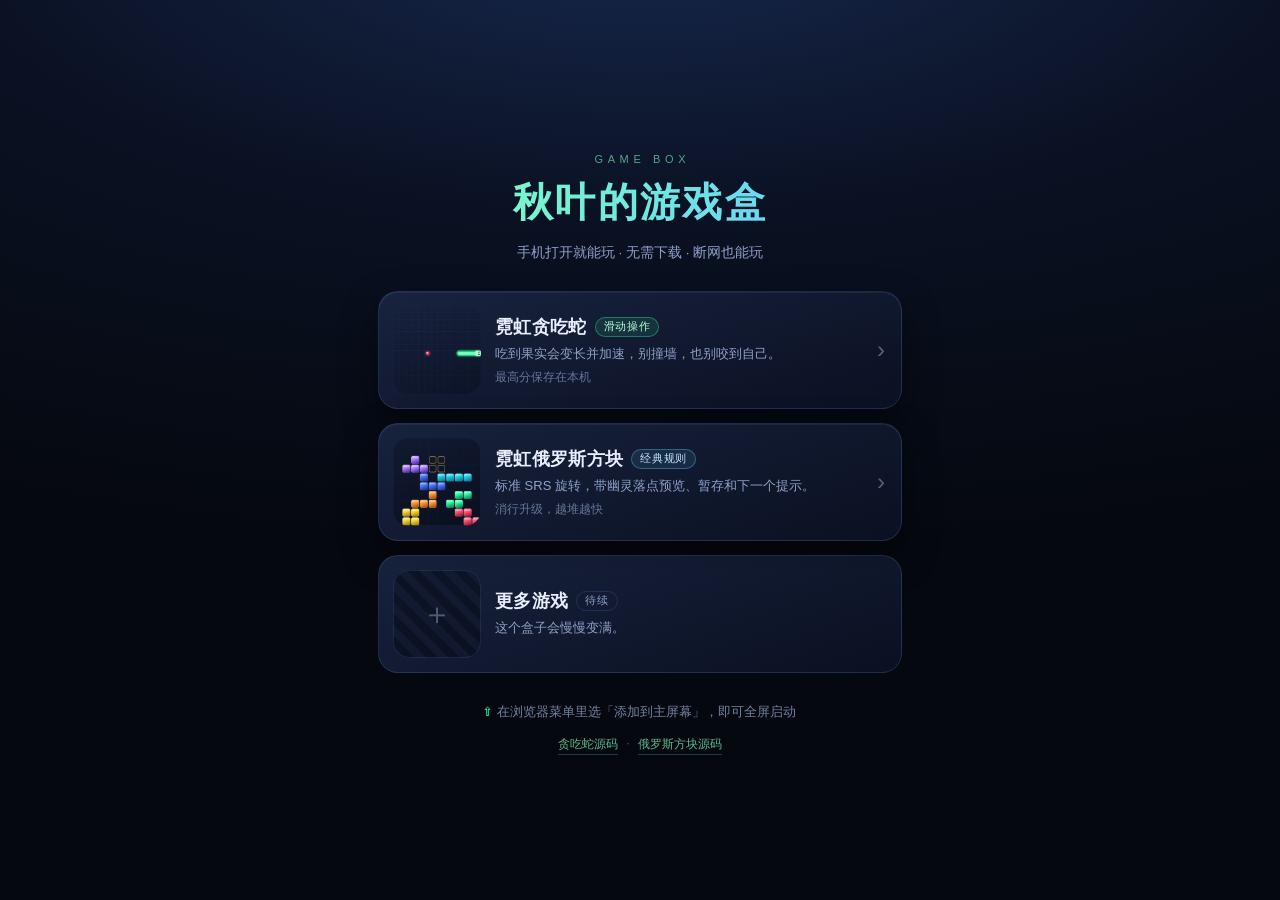
==== index.html @ b0a810bc "feat: 游戏盒导航页——把贪吃蛇与俄罗斯方块串起来 - 卡片式导航，封面取自各游戏真实画面 - 同为 PWA：可添加到主屏幕，Service Worker 离线可用 - sw.js 只接管白名单内" ====
<!DOCTYPE html>
<html lang="zh-CN">
<head>
<meta charset="UTF-8">
<meta name="viewport" content="width=device-width, initial-scale=1, viewport-fit=cover">
<meta name="theme-color" content="#070b16">
<meta name="description" content="秋叶的游戏盒 — 手机打开就能玩的小游戏合集，支持添加到主屏幕离线游玩。">
<meta name="format-detection" content="telephone=no">
<meta name="mobile-web-app-capable" content="yes">
<meta name="apple-mobile-web-app-capable" content="yes">
<meta name="apple-mobile-web-app-status-bar-style" content="black-translucent">
<meta name="apple-mobile-web-app-title" content="游戏盒">
<title>秋叶的游戏盒</title>
<link rel="manifest" href="./manifest.webmanifest">
<link rel="icon" type="image/png" sizes="192x192" href="./icons/icon-192.png">
<link rel="apple-touch-icon" href="./icons/apple-touch-icon.png">
<link rel="stylesheet" href="./styles.css">
</head>
<body>
<div class="app">
  <header class="hero">
    <p class="hero__eyebrow">GAME BOX</p>
    <h1 class="hero__title">秋叶的游戏盒</h1>
    <p class="hero__sub">手机打开就能玩 · 无需下载 · 断网也能玩</p>
  </header>

  <main class="games">
    <a class="card" href="https://qiuye-autumnnight.github.io/snake-game/">
      <span class="card__cover">
        <img src="./covers/cover-snake.png" alt="" width="300" height="300" loading="lazy" decoding="async">
      </span>
      <span class="card__body">
        <span class="card__head">
          <span class="card__title">霓虹贪吃蛇</span>
          <span class="card__tag card__tag--snake">滑动操作</span>
        </span>
        <span class="card__desc">吃到果实会变长并加速，别撞墙，也别咬到自己。</span>
        <span class="card__meta">最高分保存在本机</span>
      </span>
      <span class="card__arrow" aria-hidden="true">›</span>
    </a>

    <a class="card" href="https://qiuye-autumnnight.github.io/tetris/">
      <span class="card__cover">
        <img src="./covers/cover-tetris.png" alt="" width="300" height="300" loading="lazy" decoding="async">
      </span>
      <span class="card__body">
        <span class="card__head">
          <span class="card__title">霓虹俄罗斯方块</span>
          <span class="card__tag card__tag--tetris">经典规则</span>
        </span>
        <span class="card__desc">标准 SRS 旋转，带幽灵落点预览、暂存和下一个提示。</span>
        <span class="card__meta">消行升级，越堆越快</span>
      </span>
      <span class="card__arrow" aria-hidden="true">›</span>
    </a>

    <div class="card card--soon" aria-disabled="true">
      <span class="card__cover card__cover--soon">＋</span>
      <span class="card__body">
        <span class="card__head">
          <span class="card__title">更多游戏</span>
          <span class="card__tag">待续</span>
        </span>
        <span class="card__desc">这个盒子会慢慢变满。</span>
      </span>
    </div>
  </main>

  <footer class="foot">
    <p class="foot__hint">
      <span class="foot__icon" aria-hidden="true">⇧</span>
      在浏览器菜单里选「添加到主屏幕」，即可全屏启动
    </p>
    <p class="foot__links">
      <a href="https://github.com/qiuye-AuTumnNight/snake-game">贪吃蛇源码</a>
      <span aria-hidden="true">·</span>
      <a href="https://github.com/qiuye-AuTumnNight/tetris">俄罗斯方块源码</a>
    </p>
  </footer>
</div>
<script>
  if ('serviceWorker' in navigator && location.protocol.indexOf('http') === 0) {
    window.addEventListener('load', function () {
      navigator.serviceWorker.register('./sw.js').catch(function () { /* 离线能力可选 */ });
    });
  }
</script>
</body>
</html>
---- styles.css ----
:root {
  --bg-deep: #05080f;
  --panel: rgba(20, 28, 50, .68);
  --line: rgba(120, 160, 255, .16);
  --text: #e8eeff;
  --muted: #8ea0c8;
  --accent: #38ffaa;
  --accent-soft: #7dffc0;
}

* {
  box-sizing: border-box;
  -webkit-tap-highlight-color: transparent;
}

html {
  -webkit-text-size-adjust: 100%;
}

body {
  margin: 0;
  min-height: 100%;
  background:
    radial-gradient(120% 70% at 50% -8%, #17284e 0%, #0a1122 46%, var(--bg-deep) 100%) fixed;
  color: var(--text);
  font-family: -apple-system, BlinkMacSystemFont, "PingFang SC", "Hiragino Sans GB",
    "Microsoft YaHei", "Segoe UI", Roboto, Helvetica, Arial, sans-serif;
  overflow-x: hidden;
}

.app {
  max-width: 560px;
  min-height: 100vh;
  min-height: 100dvh;
  margin: 0 auto;
  padding: max(30px, env(safe-area-inset-top)) max(18px, env(safe-area-inset-right))
    max(28px, env(safe-area-inset-bottom)) max(18px, env(safe-area-inset-left));
  display: flex;
  flex-direction: column;
  gap: 26px;
}

/* 内容比屏幕短时整体居中；用 auto 外边距而不是 justify-content:center，
   这样内容变长时顶部不会被裁掉 */
.hero { margin-top: auto; }
.foot { margin-bottom: auto; }

/* ---------- 顶部 ---------- */
.hero {
  text-align: center;
  padding-top: 6px;
}

.hero__eyebrow {
  margin: 0 0 10px;
  font-size: 11px;
  letter-spacing: .42em;
  text-indent: .42em;
  color: rgba(125, 255, 192, .62);
}

.hero__title {
  margin: 0;
  font-size: clamp(28px, 8.4vw, 40px);
  letter-spacing: .06em;
  background: linear-gradient(100deg, #7dffc0 10%, #65d0ff 90%);
  -webkit-background-clip: text;
  background-clip: text;
  color: transparent;
}

.hero__sub {
  margin: 12px 0 0;
  font-size: 13.5px;
  line-height: 1.7;
  color: var(--muted);
}

/* ---------- 游戏卡片 ---------- */
.games {
  display: flex;
  flex-direction: column;
  gap: 14px;
}

.card {
  position: relative;
  display: flex;
  align-items: center;
  gap: 14px;
  padding: 14px 14px 14px 14px;
  border: 1px solid var(--line);
  border-radius: 20px;
  background: linear-gradient(160deg, rgba(26, 38, 68, .86), rgba(12, 18, 36, .86));
  box-shadow: 0 16px 38px rgba(0, 0, 0, .46), inset 0 1px 0 rgba(255, 255, 255, .06);
  text-decoration: none;
  color: inherit;
  transition: transform .14s ease, border-color .18s ease, box-shadow .18s ease;
}

.card:active {
  transform: scale(.985);
  border-color: rgba(56, 255, 170, .42);
  box-shadow: 0 10px 26px rgba(0, 0, 0, .5), 0 0 0 1px rgba(56, 255, 170, .16);
}

.card__cover {
  flex: none;
  width: 78px;
  height: 78px;
  border-radius: 16px;
  overflow: hidden;
  display: grid;
  place-items: center;
  background: rgba(8, 13, 26, .8);
  box-shadow: inset 0 0 0 1px rgba(120, 160, 255, .14);
}

.card__cover img {
  display: block;
  width: 100%;
  height: 100%;
}

.card__cover--soon {
  font-size: 30px;
  color: rgba(142, 160, 200, .5);
  background: repeating-linear-gradient(45deg, rgba(120, 160, 255, .05) 0 8px, transparent 8px 16px), rgba(8, 13, 26, .6);
}

.card__body {
  flex: 1 1 auto;
  min-width: 0;
  display: flex;
  flex-direction: column;
  gap: 5px;
}

.card__head {
  display: flex;
  align-items: center;
  flex-wrap: wrap;
  gap: 8px;
}

.card__title {
  font-size: 16.5px;
  font-weight: 700;
  letter-spacing: .02em;
}

.card__tag {
  padding: 2px 8px;
  border-radius: 999px;
  font-size: 10.5px;
  letter-spacing: .06em;
  color: var(--muted);
  border: 1px solid var(--line);
}

.card__tag--snake {
  color: #b6ffd9;
  border-color: rgba(56, 255, 170, .34);
  background: rgba(56, 255, 170, .1);
}

.card__tag--tetris {
  color: #bfe6ff;
  border-color: rgba(101, 208, 255, .34);
  background: rgba(101, 208, 255, .1);
}

.card__desc {
  font-size: 13px;
  line-height: 1.6;
  color: var(--muted);
}

.card__meta {
  font-size: 11.5px;
  color: rgba(142, 160, 200, .68);
}

.card__arrow {
  flex: none;
  font-size: 24px;
  line-height: 1;
  color: rgba(142, 160, 200, .55);
  padding-right: 2px;
}

.card--soon {
  opacity: .62;
  box-shadow: none;
}

/* ---------- 底部 ---------- */
.foot {
  margin-top: 2px;
  text-align: center;
  display: flex;
  flex-direction: column;
  gap: 12px;
}

.foot__hint {
  margin: 0;
  font-size: 12.5px;
  line-height: 1.8;
  color: rgba(142, 160, 200, .8);
}

.foot__icon {
  display: inline-block;
  margin-right: 4px;
  color: var(--accent);
}

.foot__links {
  margin: 0;
  font-size: 12px;
  color: rgba(142, 160, 200, .5);
  display: flex;
  justify-content: center;
  gap: 8px;
}

.foot__links a {
  color: rgba(125, 255, 192, .72);
  text-decoration: none;
  border-bottom: 1px solid rgba(125, 255, 192, .22);
  padding-bottom: 1px;
}

.foot__links a:active {
  color: var(--accent);
}

@media (min-width: 420px) {
  .card__cover { width: 88px; height: 88px; }
  .card__title { font-size: 17.5px; }
}

@keyframes rise {
  from { opacity: 0; transform: translateY(10px); }
  to { opacity: 1; transform: translateY(0); }
}

.hero, .card, .foot {
  animation: rise .34s ease both;
}

.card:nth-child(1) { animation-delay: .04s; }
.card:nth-child(2) { animation-delay: .09s; }
.card:nth-child(3) { animation-delay: .14s; }
.foot { animation-delay: .18s; }

@media (prefers-reduced-motion: reduce) {
  .hero, .card, .foot { animation: none; }
}
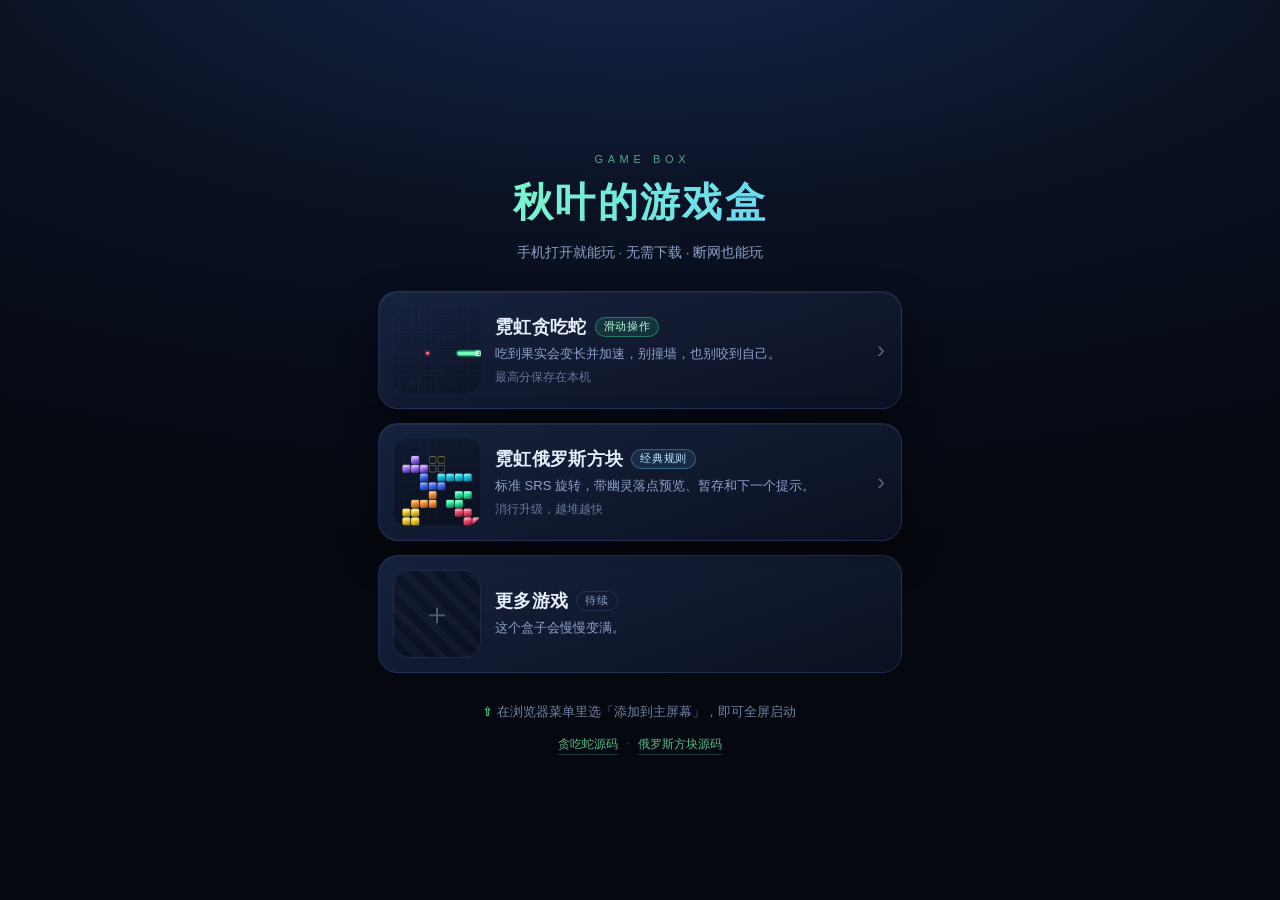
==== commit 08aae18a: "perf: 封面改用 WebP（保留 PNG 回退） GitHub Pages 的 CDN 在部分网络下很不稳定，实测一张 48KB 的封面 出现过两次 40 秒超时。封面在页面上只显示 78-88p" ====
--- a/index.html
+++ b/index.html
@@ -27,7 +27,10 @@
   <main class="games">
     <a class="card" href="https://qiuye-autumnnight.github.io/snake-game/">
       <span class="card__cover">
-        <img src="./covers/cover-snake.png" alt="" width="300" height="300" loading="lazy" decoding="async">
+        <picture>
+          <source srcset="./covers/cover-snake.webp" type="image/webp">
+          <img src="./covers/cover-snake.png" alt="" width="300" height="300" loading="lazy" decoding="async">
+        </picture>
       </span>
       <span class="card__body">
         <span class="card__head">
@@ -42,7 +45,10 @@
 
     <a class="card" href="https://qiuye-autumnnight.github.io/tetris/">
       <span class="card__cover">
-        <img src="./covers/cover-tetris.png" alt="" width="300" height="300" loading="lazy" decoding="async">
+        <picture>
+          <source srcset="./covers/cover-tetris.webp" type="image/webp">
+          <img src="./covers/cover-tetris.png" alt="" width="300" height="300" loading="lazy" decoding="async">
+        </picture>
       </span>
       <span class="card__body">
         <span class="card__head">
--- a/styles.css
+++ b/styles.css
@@ -122,6 +122,12 @@
   height: 100%;
 }
 
+.card__cover picture {
+  display: block;
+  width: 100%;
+  height: 100%;
+}
+
 .card__cover--soon {
   font-size: 30px;
   color: rgba(142, 160, 200, .5);
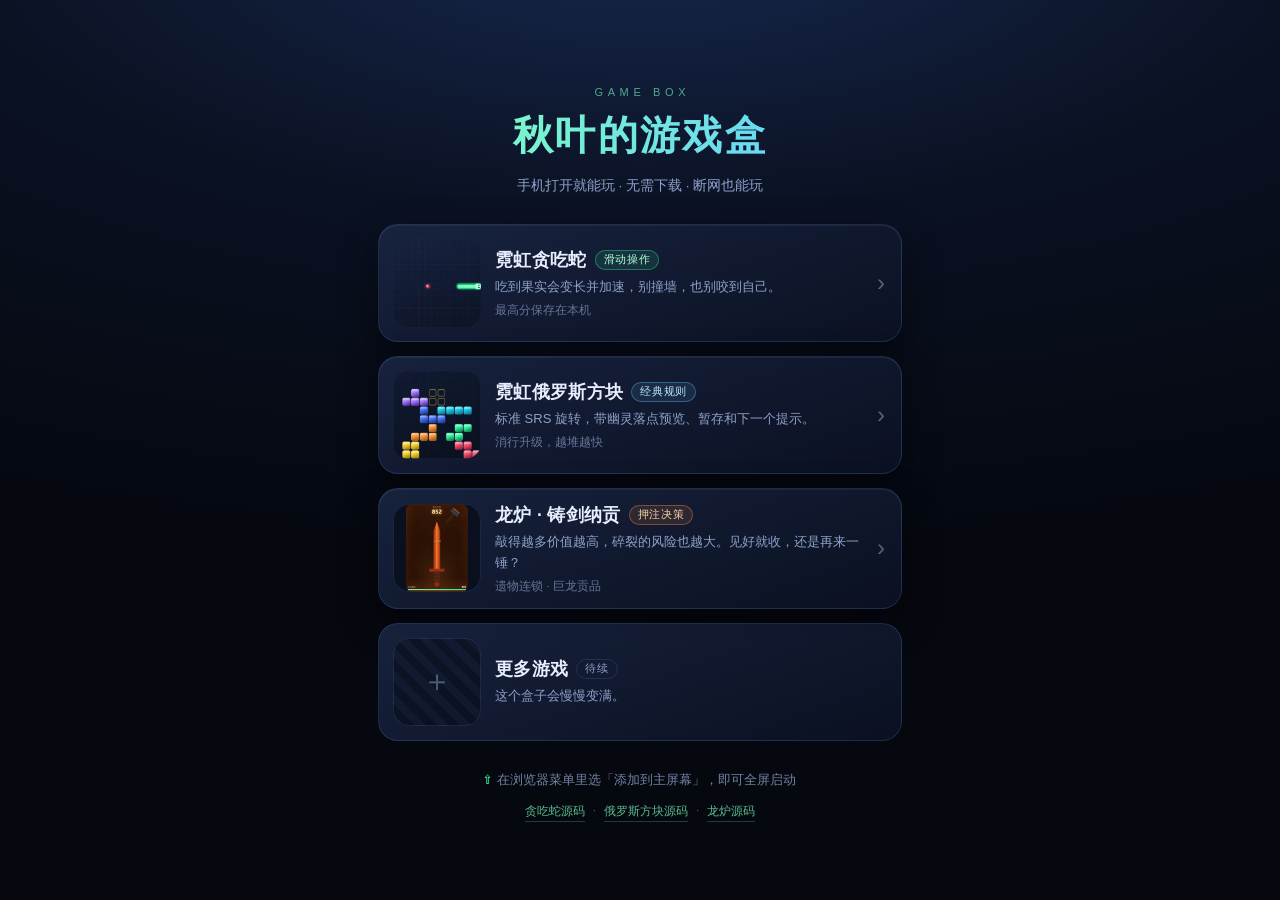
==== commit 64e3e86e: "feat: 接入第三个游戏「龙炉 · 铸剑纳贡」 - 新增卡片与封面（WebP + PNG 回退） - 封面加入 sw.js 预缓存白名单 - 页脚增加龙炉源码入口 - 忽略 make-covers " ====
--- a/index.html
+++ b/index.html
@@ -61,6 +61,24 @@
       <span class="card__arrow" aria-hidden="true">›</span>
     </a>
 
+    <a class="card" href="https://qiuye-autumnnight.github.io/dragon-forge/">
+      <span class="card__cover">
+        <picture>
+          <source srcset="./covers/cover-forge.webp" type="image/webp">
+          <img src="./covers/cover-forge.png" alt="" width="300" height="300" loading="lazy" decoding="async">
+        </picture>
+      </span>
+      <span class="card__body">
+        <span class="card__head">
+          <span class="card__title">龙炉 · 铸剑纳贡</span>
+          <span class="card__tag card__tag--forge">押注决策</span>
+        </span>
+        <span class="card__desc">敲得越多价值越高，碎裂的风险也越大。见好就收，还是再来一锤？</span>
+        <span class="card__meta">遗物连锁 · 巨龙贡品</span>
+      </span>
+      <span class="card__arrow" aria-hidden="true">›</span>
+    </a>
+
     <div class="card card--soon" aria-disabled="true">
       <span class="card__cover card__cover--soon">＋</span>
       <span class="card__body">
@@ -82,6 +100,8 @@
       <a href="https://github.com/qiuye-AuTumnNight/snake-game">贪吃蛇源码</a>
       <span aria-hidden="true">·</span>
       <a href="https://github.com/qiuye-AuTumnNight/tetris">俄罗斯方块源码</a>
+      <span aria-hidden="true">·</span>
+      <a href="https://github.com/qiuye-AuTumnNight/dragon-forge">龙炉源码</a>
     </p>
   </footer>
 </div>
--- a/styles.css
+++ b/styles.css
@@ -170,6 +170,12 @@
   background: rgba(56, 255, 170, .1);
 }
 
+.card__tag--forge {
+  color: #ffd7a3;
+  border-color: rgba(255, 138, 61, .38);
+  background: rgba(255, 138, 61, .12);
+}
+
 .card__tag--tetris {
   color: #bfe6ff;
   border-color: rgba(101, 208, 255, .34);
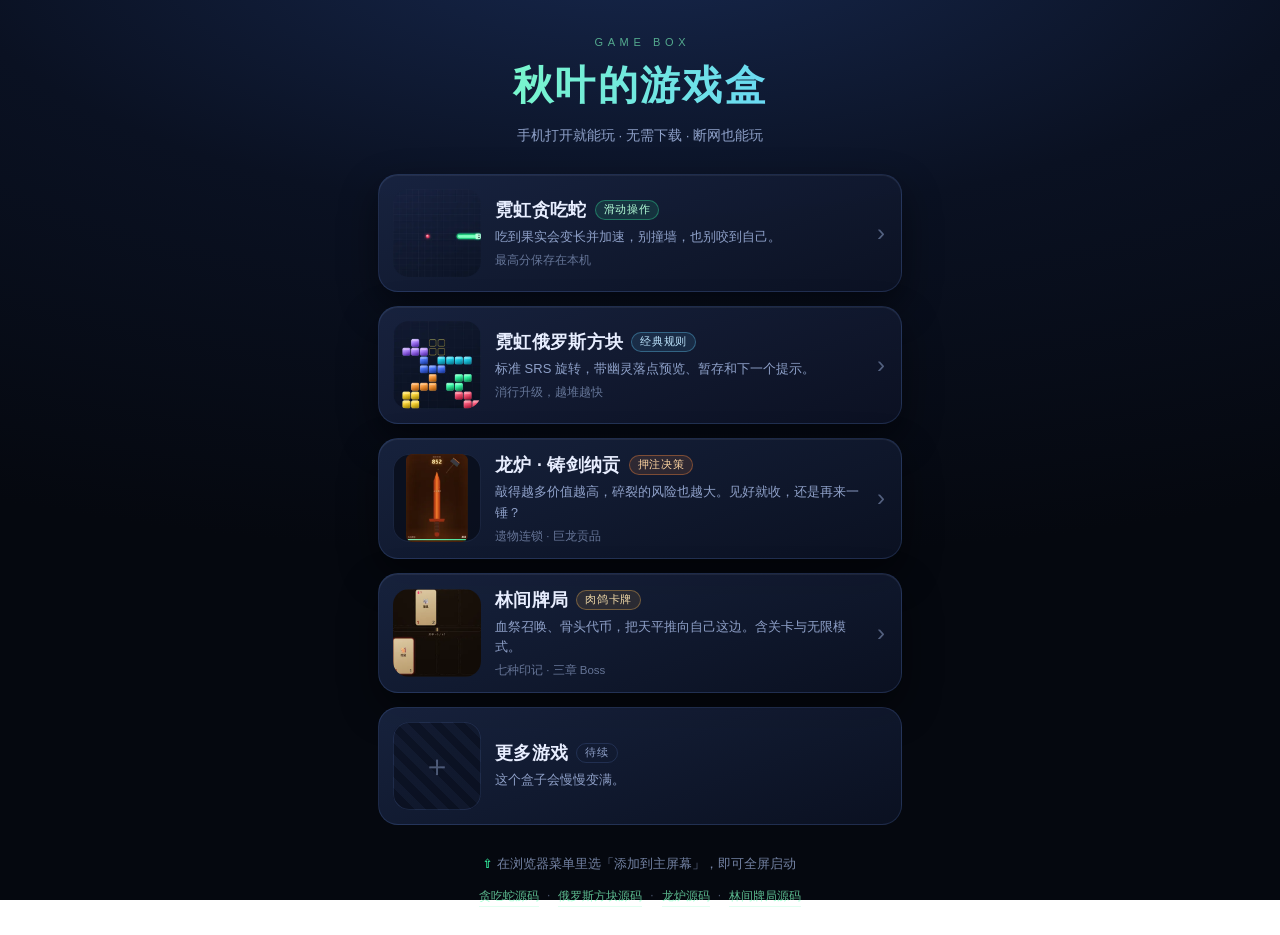
==== commit 19b88332: "feat: 接入第四个游戏「林间牌局」 - 新增卡片与封面（WebP + PNG 回退） - 封面加入 sw.js 预缓存白名单 - 页脚增加林间牌局源码入口" ====
--- a/index.html
+++ b/index.html
@@ -79,6 +79,24 @@
       <span class="card__arrow" aria-hidden="true">›</span>
     </a>
 
+    <a class="card" href="https://qiuye-autumnnight.github.io/inscrypt-like/">
+      <span class="card__cover">
+        <picture>
+          <source srcset="./covers/cover-cardgame.webp" type="image/webp">
+          <img src="./covers/cover-cardgame.png" alt="" width="300" height="300" loading="lazy" decoding="async">
+        </picture>
+      </span>
+      <span class="card__body">
+        <span class="card__head">
+          <span class="card__title">林间牌局</span>
+          <span class="card__tag card__tag--card">肉鸽卡牌</span>
+        </span>
+        <span class="card__desc">血祭召唤、骨头代币，把天平推向自己这边。含关卡与无限模式。</span>
+        <span class="card__meta">七种印记 · 三章 Boss</span>
+      </span>
+      <span class="card__arrow" aria-hidden="true">›</span>
+    </a>
+
     <div class="card card--soon" aria-disabled="true">
       <span class="card__cover card__cover--soon">＋</span>
       <span class="card__body">
@@ -102,6 +120,8 @@
       <a href="https://github.com/qiuye-AuTumnNight/tetris">俄罗斯方块源码</a>
       <span aria-hidden="true">·</span>
       <a href="https://github.com/qiuye-AuTumnNight/dragon-forge">龙炉源码</a>
+      <span aria-hidden="true">·</span>
+      <a href="https://github.com/qiuye-AuTumnNight/inscrypt-like">林间牌局源码</a>
     </p>
   </footer>
 </div>
--- a/styles.css
+++ b/styles.css
@@ -176,6 +176,12 @@
   background: rgba(255, 138, 61, .12);
 }
 
+.card__tag--card {
+  color: #f0d9a8;
+  border-color: rgba(217, 163, 74, .42);
+  background: rgba(217, 163, 74, .13);
+}
+
 .card__tag--tetris {
   color: #bfe6ff;
   border-color: rgba(101, 208, 255, .34);
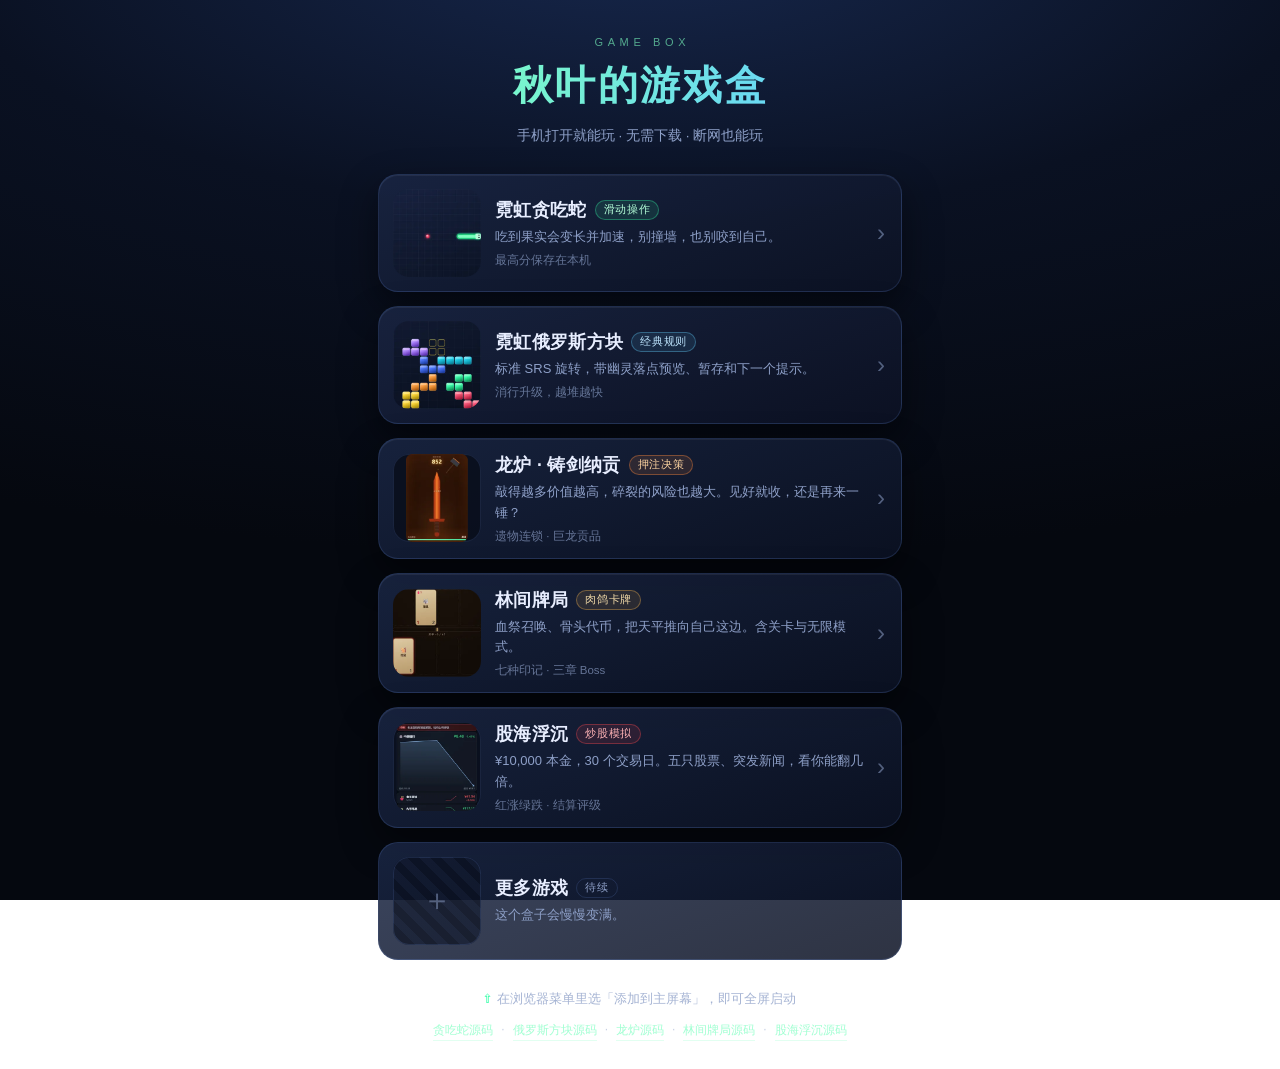
==== commit 1b6f2b56: "feat: 接入第五个游戏「股海浮沉」 - 新增卡片与封面（WebP + PNG 回退） - 封面加入 sw.js 预缓存白名单 - 页脚增加股海浮沉源码入口" ====
--- a/index.html
+++ b/index.html
@@ -97,6 +97,24 @@
       <span class="card__arrow" aria-hidden="true">›</span>
     </a>
 
+    <a class="card" href="https://qiuye-autumnnight.github.io/stock-sim/">
+      <span class="card__cover">
+        <picture>
+          <source srcset="./covers/cover-stock.webp" type="image/webp">
+          <img src="./covers/cover-stock.png" alt="" width="300" height="300" loading="lazy" decoding="async">
+        </picture>
+      </span>
+      <span class="card__body">
+        <span class="card__head">
+          <span class="card__title">股海浮沉</span>
+          <span class="card__tag card__tag--stock">炒股模拟</span>
+        </span>
+        <span class="card__desc">¥10,000 本金，30 个交易日。五只股票、突发新闻，看你能翻几倍。</span>
+        <span class="card__meta">红涨绿跌 · 结算评级</span>
+      </span>
+      <span class="card__arrow" aria-hidden="true">›</span>
+    </a>
+
     <div class="card card--soon" aria-disabled="true">
       <span class="card__cover card__cover--soon">＋</span>
       <span class="card__body">
@@ -122,6 +140,8 @@
       <a href="https://github.com/qiuye-AuTumnNight/dragon-forge">龙炉源码</a>
       <span aria-hidden="true">·</span>
       <a href="https://github.com/qiuye-AuTumnNight/inscrypt-like">林间牌局源码</a>
+      <span aria-hidden="true">·</span>
+      <a href="https://github.com/qiuye-AuTumnNight/stock-sim">股海浮沉源码</a>
     </p>
   </footer>
 </div>
--- a/styles.css
+++ b/styles.css
@@ -182,6 +182,12 @@
   background: rgba(217, 163, 74, .13);
 }
 
+.card__tag--stock {
+  color: #ffb3b6;
+  border-color: rgba(229, 72, 77, .4);
+  background: rgba(229, 72, 77, .13);
+}
+
 .card__tag--tetris {
   color: #bfe6ff;
   border-color: rgba(101, 208, 255, .34);
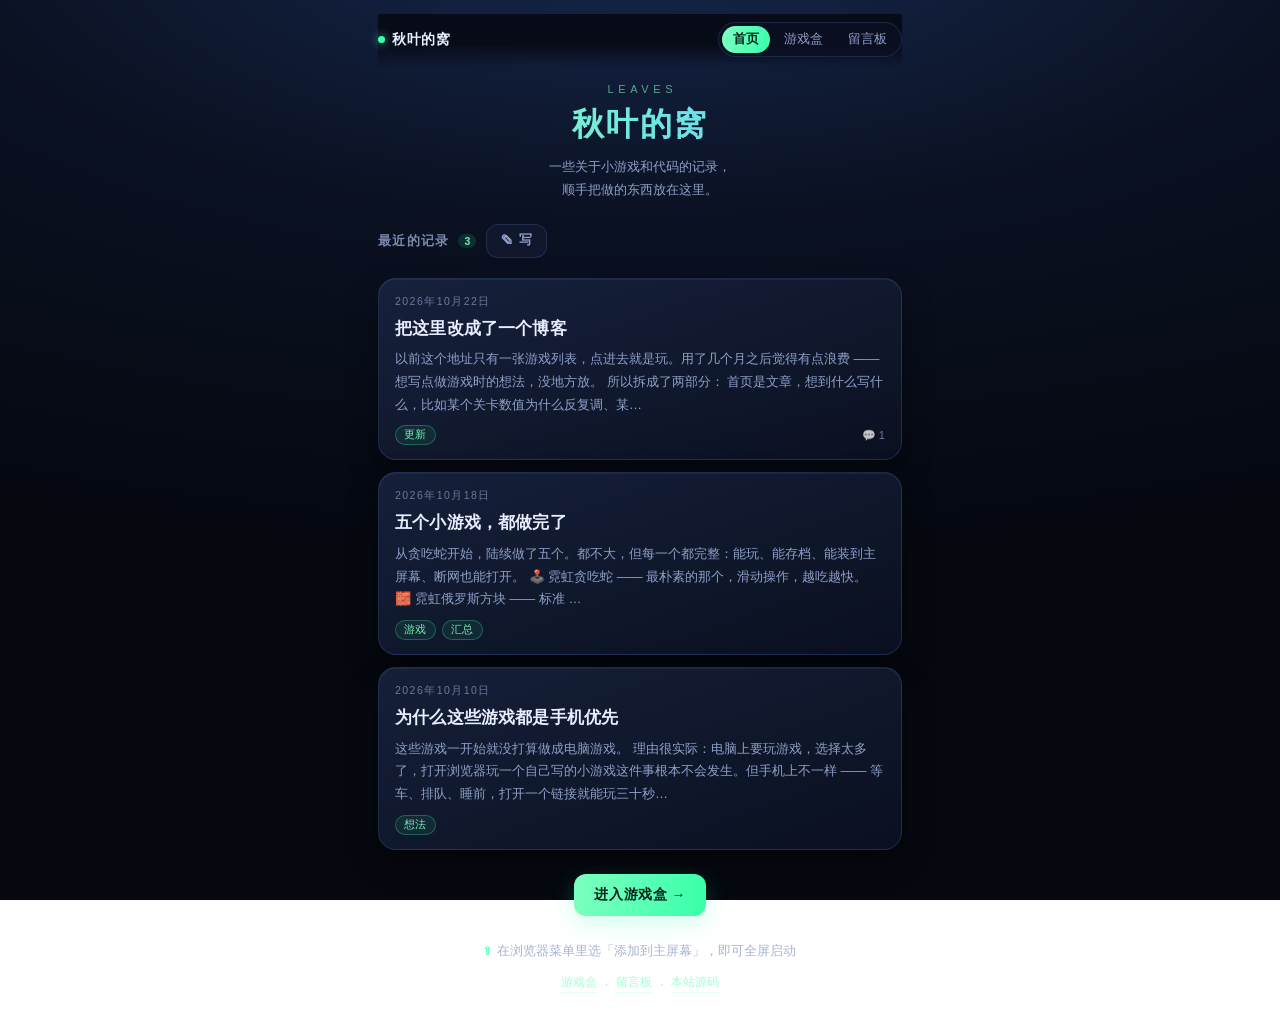
==== commit a6862a2c: "feat: 游戏盒改造成博客，游戏盒变成其中一页 把纯静态的游戏导航页升级成个人小站：  - 首页是文章流（#/p/<id> 进文章详情，文章下带评论区） - 游戏盒挪到 games.html，内容原" ====
--- a/index.html
+++ b/index.html
@@ -4,13 +4,13 @@
 <meta charset="UTF-8">
 <meta name="viewport" content="width=device-width, initial-scale=1, viewport-fit=cover">
 <meta name="theme-color" content="#070b16">
-<meta name="description" content="秋叶的游戏盒 — 手机打开就能玩的小游戏合集，支持添加到主屏幕离线游玩。">
+<meta name="description" content="秋叶的窝 —— 一些关于小游戏和代码的记录，顺便放着自己做的几个手机游戏。">
 <meta name="format-detection" content="telephone=no">
 <meta name="mobile-web-app-capable" content="yes">
 <meta name="apple-mobile-web-app-capable" content="yes">
 <meta name="apple-mobile-web-app-status-bar-style" content="black-translucent">
-<meta name="apple-mobile-web-app-title" content="游戏盒">
-<title>秋叶的游戏盒</title>
+<meta name="apple-mobile-web-app-title" content="秋叶的窝">
+<title>秋叶的窝</title>
 <link rel="manifest" href="./manifest.webmanifest">
 <link rel="icon" type="image/png" sizes="192x192" href="./icons/icon-192.png">
 <link rel="apple-touch-icon" href="./icons/apple-touch-icon.png">
@@ -18,113 +18,20 @@
 </head>
 <body>
 <div class="app">
-  <header class="hero">
-    <p class="hero__eyebrow">GAME BOX</p>
-    <h1 class="hero__title">秋叶的游戏盒</h1>
-    <p class="hero__sub">手机打开就能玩 · 无需下载 · 断网也能玩</p>
+
+  <header class="topbar">
+    <a class="topbar__brand" href="./">
+      <span class="topbar__dot" aria-hidden="true"></span>秋叶的窝
+    </a>
+    <nav class="topbar__nav" id="nav">
+      <a href="./" data-nav="home">首页</a>
+      <a href="./games.html" data-nav="games">游戏盒</a>
+      <a href="#/guest" data-nav="guest">留言板</a>
+    </nav>
   </header>
 
-  <main class="games">
-    <a class="card" href="https://qiuye-autumnnight.github.io/snake-game/">
-      <span class="card__cover">
-        <picture>
-          <source srcset="./covers/cover-snake.webp" type="image/webp">
-          <img src="./covers/cover-snake.png" alt="" width="300" height="300" loading="lazy" decoding="async">
-        </picture>
-      </span>
-      <span class="card__body">
-        <span class="card__head">
-          <span class="card__title">霓虹贪吃蛇</span>
-          <span class="card__tag card__tag--snake">滑动操作</span>
-        </span>
-        <span class="card__desc">吃到果实会变长并加速，别撞墙，也别咬到自己。</span>
-        <span class="card__meta">最高分保存在本机</span>
-      </span>
-      <span class="card__arrow" aria-hidden="true">›</span>
-    </a>
-
-    <a class="card" href="https://qiuye-autumnnight.github.io/tetris/">
-      <span class="card__cover">
-        <picture>
-          <source srcset="./covers/cover-tetris.webp" type="image/webp">
-          <img src="./covers/cover-tetris.png" alt="" width="300" height="300" loading="lazy" decoding="async">
-        </picture>
-      </span>
-      <span class="card__body">
-        <span class="card__head">
-          <span class="card__title">霓虹俄罗斯方块</span>
-          <span class="card__tag card__tag--tetris">经典规则</span>
-        </span>
-        <span class="card__desc">标准 SRS 旋转，带幽灵落点预览、暂存和下一个提示。</span>
-        <span class="card__meta">消行升级，越堆越快</span>
-      </span>
-      <span class="card__arrow" aria-hidden="true">›</span>
-    </a>
-
-    <a class="card" href="https://qiuye-autumnnight.github.io/dragon-forge/">
-      <span class="card__cover">
-        <picture>
-          <source srcset="./covers/cover-forge.webp" type="image/webp">
-          <img src="./covers/cover-forge.png" alt="" width="300" height="300" loading="lazy" decoding="async">
-        </picture>
-      </span>
-      <span class="card__body">
-        <span class="card__head">
-          <span class="card__title">龙炉 · 铸剑纳贡</span>
-          <span class="card__tag card__tag--forge">押注决策</span>
-        </span>
-        <span class="card__desc">敲得越多价值越高，碎裂的风险也越大。见好就收，还是再来一锤？</span>
-        <span class="card__meta">遗物连锁 · 巨龙贡品</span>
-      </span>
-      <span class="card__arrow" aria-hidden="true">›</span>
-    </a>
-
-    <a class="card" href="https://qiuye-autumnnight.github.io/inscrypt-like/">
-      <span class="card__cover">
-        <picture>
-          <source srcset="./covers/cover-cardgame.webp" type="image/webp">
-          <img src="./covers/cover-cardgame.png" alt="" width="300" height="300" loading="lazy" decoding="async">
-        </picture>
-      </span>
-      <span class="card__body">
-        <span class="card__head">
-          <span class="card__title">林间牌局</span>
-          <span class="card__tag card__tag--card">肉鸽卡牌</span>
-        </span>
-        <span class="card__desc">血祭召唤、骨头代币，把天平推向自己这边。含关卡与无限模式。</span>
-        <span class="card__meta">七种印记 · 三章 Boss</span>
-      </span>
-      <span class="card__arrow" aria-hidden="true">›</span>
-    </a>
-
-    <a class="card" href="https://qiuye-autumnnight.github.io/stock-sim/">
-      <span class="card__cover">
-        <picture>
-          <source srcset="./covers/cover-stock.webp" type="image/webp">
-          <img src="./covers/cover-stock.png" alt="" width="300" height="300" loading="lazy" decoding="async">
-        </picture>
-      </span>
-      <span class="card__body">
-        <span class="card__head">
-          <span class="card__title">股海浮沉</span>
-          <span class="card__tag card__tag--stock">炒股模拟</span>
-        </span>
-        <span class="card__desc">¥10,000 本金，30 个交易日。五只股票、突发新闻，看你能翻几倍。</span>
-        <span class="card__meta">红涨绿跌 · 结算评级</span>
-      </span>
-      <span class="card__arrow" aria-hidden="true">›</span>
-    </a>
-
-    <div class="card card--soon" aria-disabled="true">
-      <span class="card__cover card__cover--soon">＋</span>
-      <span class="card__body">
-        <span class="card__head">
-          <span class="card__title">更多游戏</span>
-          <span class="card__tag">待续</span>
-        </span>
-        <span class="card__desc">这个盒子会慢慢变满。</span>
-      </span>
-    </div>
+  <main class="main" id="view" aria-live="polite">
+    <div class="loading">正在读取……</div>
   </main>
 
   <footer class="foot">
@@ -133,24 +40,29 @@
       在浏览器菜单里选「添加到主屏幕」，即可全屏启动
     </p>
     <p class="foot__links">
-      <a href="https://github.com/qiuye-AuTumnNight/snake-game">贪吃蛇源码</a>
+      <a href="./games.html">游戏盒</a>
       <span aria-hidden="true">·</span>
-      <a href="https://github.com/qiuye-AuTumnNight/tetris">俄罗斯方块源码</a>
+      <a href="#/guest">留言板</a>
       <span aria-hidden="true">·</span>
-      <a href="https://github.com/qiuye-AuTumnNight/dragon-forge">龙炉源码</a>
-      <span aria-hidden="true">·</span>
-      <a href="https://github.com/qiuye-AuTumnNight/inscrypt-like">林间牌局源码</a>
-      <span aria-hidden="true">·</span>
-      <a href="https://github.com/qiuye-AuTumnNight/stock-sim">股海浮沉源码</a>
+      <a href="https://github.com/qiuye-AuTumnNight/qiuye-AuTumnNight.github.io" id="footSource">本站源码</a>
     </p>
+    <p class="foot__sync" id="footSync" hidden></p>
   </footer>
 </div>
-<script>
-  if ('serviceWorker' in navigator && location.protocol.indexOf('http') === 0) {
-    window.addEventListener('load', function () {
-      navigator.serviceWorker.register('./sw.js').catch(function () { /* 离线能力可选 */ });
-    });
-  }
-</script>
+
+<!-- 编辑 / 令牌 弹层 -->
+<div class="sheet" id="sheet" hidden>
+  <div class="sheet__panel" role="dialog" aria-modal="true" aria-labelledby="sheetTitle">
+    <div class="sheet__head">
+      <h2 class="sheet__title" id="sheetTitle">写点什么</h2>
+      <button type="button" class="sheet__close" id="sheetClose" aria-label="关闭">✕</button>
+    </div>
+    <div class="sheet__body" id="sheetBody"></div>
+  </div>
+</div>
+
+<div class="toast" id="toast" hidden></div>
+
+<script src="./blog.js"></script>
 </body>
 </html>
--- a/styles.css
+++ b/styles.css
@@ -33,17 +33,25 @@
   min-height: 100vh;
   min-height: 100dvh;
   margin: 0 auto;
-  padding: max(30px, env(safe-area-inset-top)) max(18px, env(safe-area-inset-right))
+  padding: max(14px, env(safe-area-inset-top)) max(18px, env(safe-area-inset-right))
     max(28px, env(safe-area-inset-bottom)) max(18px, env(safe-area-inset-left));
   display: flex;
   flex-direction: column;
+  gap: 22px;
+}
+
+.app--games {
   gap: 26px;
-}
+  padding-top: max(14px, env(safe-area-inset-top));
+}
+
+body.is-locked { overflow: hidden; }
 
 /* 内容比屏幕短时整体居中；用 auto 外边距而不是 justify-content:center，
-   这样内容变长时顶部不会被裁掉 */
-.hero { margin-top: auto; }
-.foot { margin-bottom: auto; }
+   这样内容变长时顶部不会被裁掉。
+   只对游戏盒生效：博客的正文是长文，不能上下撑开 */
+.app--games .hero { margin-top: auto; }
+.app--games .foot { margin-bottom: auto; }
 
 /* ---------- 顶部 ---------- */
 .hero {
@@ -245,11 +253,16 @@
   font-size: 12px;
   color: rgba(142, 160, 200, .5);
   display: flex;
+  flex-wrap: wrap;
   justify-content: center;
+  align-items: center;
   gap: 8px;
-}
-
+  row-gap: 6px;
+}
+
+/* 游戏多了以后必须整项换行：否则每个链接会被压窄成「贪吃蛇源 / 码」 */
 .foot__links a {
+  white-space: nowrap;
   color: rgba(125, 255, 192, .72);
   text-decoration: none;
   border-bottom: 1px solid rgba(125, 255, 192, .22);
@@ -282,3 +295,627 @@
 @media (prefers-reduced-motion: reduce) {
   .hero, .card, .foot { animation: none; }
 }
+
+/* ================================================================
+   博客部分
+   ================================================================ */
+
+/* ---------- 顶栏 ---------- */
+.topbar {
+  position: sticky;
+  top: 0;
+  z-index: 6;
+  display: flex;
+  align-items: center;
+  gap: 10px;
+  padding: 8px 0 10px;
+  margin-bottom: -6px;
+  background: linear-gradient(180deg, rgba(7, 11, 22, .96) 55%, rgba(7, 11, 22, 0));
+  -webkit-backdrop-filter: blur(10px);
+  backdrop-filter: blur(10px);
+}
+
+.topbar__brand {
+  flex: none;
+  display: flex;
+  align-items: center;
+  gap: 7px;
+  font-size: 14px;
+  font-weight: 700;
+  letter-spacing: .04em;
+  color: var(--text);
+  text-decoration: none;
+  margin-right: auto;
+  white-space: nowrap;
+}
+
+.topbar__dot {
+  width: 7px;
+  height: 7px;
+  border-radius: 50%;
+  background: var(--accent);
+  box-shadow: 0 0 10px rgba(56, 255, 170, .8);
+}
+
+.topbar__nav {
+  display: flex;
+  gap: 3px;
+  padding: 3px;
+  border: 1px solid var(--line);
+  border-radius: 999px;
+  background: rgba(12, 18, 36, .7);
+}
+
+.topbar__nav a {
+  padding: 5px 11px;
+  border-radius: 999px;
+  font-size: 12.5px;
+  color: var(--muted);
+  text-decoration: none;
+  white-space: nowrap;
+  transition: color .15s ease, background .15s ease;
+}
+
+.topbar__nav a.is-active {
+  color: #06231a;
+  background: linear-gradient(100deg, var(--accent-soft), var(--accent));
+  font-weight: 700;
+}
+
+/* ---------- 主区域 ---------- */
+.main {
+  flex: 1 1 auto;
+  display: flex;
+  flex-direction: column;
+  gap: 20px;
+  min-width: 0;
+}
+
+.hero--compact { padding-top: 4px; }
+.hero--compact .hero__title { font-size: clamp(24px, 7.4vw, 32px); }
+
+/* 博客首页的 hero 收紧一点，否则一屏只放得下两篇半文章 */
+.main .hero { padding-top: 0; }
+.main .hero__eyebrow { margin-bottom: 8px; }
+.main .hero__title { font-size: clamp(24px, 7.2vw, 32px); }
+.main .hero__sub { margin-top: 9px; font-size: 13px; line-height: 1.75; }
+
+.loading,
+.empty {
+  padding: 34px 18px;
+  text-align: center;
+  font-size: 13.5px;
+  line-height: 2;
+  color: var(--muted);
+}
+
+/* ---------- 文章流 ---------- */
+.feed__head {
+  display: flex;
+  align-items: center;
+  gap: 10px;
+  margin-top: 2px;
+}
+
+.feed__label {
+  margin: 0;
+  font-size: 13px;
+  font-weight: 700;
+  letter-spacing: .1em;
+  color: rgba(142, 160, 200, .85);
+}
+
+.feed__count {
+  display: inline-block;
+  min-width: 18px;
+  padding: 1px 6px;
+  margin-left: 4px;
+  border-radius: 999px;
+  font-size: 10.5px;
+  font-weight: 700;
+  letter-spacing: 0;
+  color: rgba(125, 255, 192, .9);
+  background: rgba(56, 255, 170, .12);
+  text-align: center;
+}
+
+.feed {
+  display: flex;
+  flex-direction: column;
+  gap: 12px;
+}
+
+.post {
+  display: flex;
+  flex-direction: column;
+  gap: 7px;
+  padding: 16px 16px 14px;
+  border: 1px solid var(--line);
+  border-radius: 18px;
+  background: linear-gradient(160deg, rgba(26, 38, 68, .8), rgba(12, 18, 36, .84));
+  box-shadow: 0 12px 30px rgba(0, 0, 0, .38), inset 0 1px 0 rgba(255, 255, 255, .05);
+  text-decoration: none;
+  color: inherit;
+  transition: transform .14s ease, border-color .18s ease;
+}
+
+.post:active {
+  transform: scale(.99);
+  border-color: rgba(56, 255, 170, .4);
+}
+
+.post__date {
+  font-size: 10.5px;
+  letter-spacing: .14em;
+  color: rgba(142, 160, 200, .7);
+}
+
+.post__title {
+  font-size: 17px;
+  font-weight: 700;
+  line-height: 1.5;
+  letter-spacing: .01em;
+}
+
+.post__excerpt {
+  font-size: 13px;
+  line-height: 1.75;
+  color: var(--muted);
+  display: -webkit-box;
+  -webkit-line-clamp: 3;
+  -webkit-box-orient: vertical;
+  overflow: hidden;
+}
+
+.post__foot {
+  display: flex;
+  align-items: center;
+  gap: 6px;
+  margin-top: 2px;
+  min-height: 18px;
+}
+
+.post__meta {
+  margin-left: auto;
+  font-size: 11px;
+  color: rgba(142, 160, 200, .75);
+}
+
+.feed__actions {
+  display: flex;
+  justify-content: center;
+  margin-top: 4px;
+}
+
+/* ---------- 标签 ---------- */
+.chip {
+  display: inline-block;
+  padding: 2px 8px;
+  border-radius: 999px;
+  font-size: 10.5px;
+  letter-spacing: .04em;
+  color: rgba(125, 255, 192, .92);
+  border: 1px solid rgba(56, 255, 170, .28);
+  background: rgba(56, 255, 170, .08);
+}
+
+/* ---------- 文章详情 ---------- */
+.article {
+  display: flex;
+  flex-direction: column;
+  gap: 10px;
+}
+
+.back {
+  align-self: flex-start;
+  font-size: 12.5px;
+  color: var(--muted);
+  text-decoration: none;
+  padding: 3px 0;
+}
+
+.back:active { color: var(--accent); }
+
+.article__title {
+  margin: 2px 0 0;
+  font-size: clamp(22px, 6.6vw, 28px);
+  line-height: 1.45;
+  letter-spacing: .01em;
+}
+
+.article__meta {
+  font-size: 11.5px;
+  letter-spacing: .06em;
+  color: rgba(142, 160, 200, .8);
+  display: flex;
+  align-items: center;
+  flex-wrap: wrap;
+  gap: 6px;
+}
+
+.article__body {
+  margin-top: 4px;
+  font-size: 15px;
+  line-height: 1.95;
+  color: #d5deef;
+}
+
+.article__body p { margin: 0 0 1.05em; }
+.article__body p:last-child { margin-bottom: 0; }
+
+.article__body b { color: var(--text); }
+
+.article__body code {
+  padding: 1px 5px;
+  border-radius: 5px;
+  font-size: .88em;
+  background: rgba(120, 160, 255, .14);
+  color: #b8d4ff;
+}
+
+.article__body a {
+  color: var(--accent-soft);
+  text-decoration: none;
+  border-bottom: 1px solid rgba(125, 255, 192, .3);
+}
+
+.md-list {
+  margin: 0 0 1.05em;
+  padding-left: 1.35em;
+}
+
+.md-list li {
+  margin-bottom: .45em;
+  padding-left: .15em;
+}
+
+.md-list li::marker { color: rgba(125, 255, 192, .75); }
+.md-list li:last-child { margin-bottom: 0; }
+
+/* ---------- 评论 / 留言 ---------- */
+.comments {
+  display: flex;
+  flex-direction: column;
+  gap: 12px;
+  padding-top: 6px;
+  border-top: 1px solid var(--line);
+}
+
+.comments__head {
+  display: flex;
+  align-items: center;
+  gap: 10px;
+}
+
+.comments__title {
+  margin: 0;
+  font-size: 13px;
+  font-weight: 700;
+  letter-spacing: .1em;
+  color: rgba(142, 160, 200, .85);
+}
+
+.comments__head .btn { margin-left: auto; }
+
+.comments__empty {
+  margin: 0;
+  padding: 20px 0;
+  text-align: center;
+  font-size: 13px;
+  color: rgba(142, 160, 200, .72);
+}
+
+.comments__list {
+  list-style: none;
+  margin: 0;
+  padding: 0;
+  display: flex;
+  flex-direction: column;
+  gap: 10px;
+}
+
+.comment {
+  padding: 12px 14px;
+  border: 1px solid var(--line);
+  border-radius: 14px;
+  background: rgba(16, 24, 44, .62);
+}
+
+.comment__head {
+  display: flex;
+  align-items: baseline;
+  gap: 8px;
+  margin-bottom: 5px;
+}
+
+.comment__head b {
+  font-size: 12.5px;
+  color: var(--accent-soft);
+}
+
+.comment__head time {
+  margin-left: auto;
+  font-size: 10.5px;
+  color: rgba(142, 160, 200, .62);
+}
+
+.comment__text {
+  font-size: 13.5px;
+  line-height: 1.8;
+  color: #c8d4e8;
+  word-break: break-word;
+}
+
+.comment__text p { margin: 0 0 .5em; }
+.comment__text p:last-child { margin-bottom: 0; }
+
+/* ---------- 按钮 ---------- */
+.btn {
+  display: inline-flex;
+  align-items: center;
+  justify-content: center;
+  gap: 6px;
+  height: 42px;
+  padding: 0 20px;
+  border: 0;
+  border-radius: 12px;
+  font-family: inherit;
+  font-size: 13.5px;
+  font-weight: 700;
+  letter-spacing: .04em;
+  cursor: pointer;
+  text-decoration: none;
+  transition: transform .1s ease, filter .16s ease;
+}
+
+.btn:active { transform: scale(.975); }
+.btn:disabled { filter: grayscale(.6) brightness(.62); cursor: default; }
+
+.btn--primary {
+  color: #042019;
+  background: linear-gradient(100deg, var(--accent-soft), var(--accent));
+  box-shadow: 0 8px 22px rgba(56, 255, 170, .22);
+}
+
+.btn--ghost {
+  height: 34px;
+  padding: 0 14px;
+  font-size: 12.5px;
+  color: var(--muted);
+  border: 1px solid var(--line);
+  background: rgba(20, 28, 50, .7);
+}
+
+.btn--ghost:active { color: var(--accent); border-color: rgba(56, 255, 170, .4); }
+
+.link {
+  color: var(--accent-soft);
+  text-decoration: none;
+  border-bottom: 1px solid rgba(125, 255, 192, .3);
+}
+
+/* ---------- 表单 ---------- */
+.field {
+  display: flex;
+  flex-direction: column;
+  gap: 6px;
+  margin-bottom: 14px;
+}
+
+.field__label {
+  font-size: 12px;
+  font-weight: 700;
+  letter-spacing: .06em;
+  color: rgba(142, 160, 200, .92);
+}
+
+.field__hint {
+  margin-left: 6px;
+  font-weight: 400;
+  font-size: 11px;
+  color: rgba(142, 160, 200, .6);
+}
+
+.input {
+  width: 100%;
+  padding: 11px 12px;
+  border: 1px solid var(--line);
+  border-radius: 11px;
+  background: rgba(8, 13, 26, .82);
+  color: var(--text);
+  font-family: inherit;
+  /* 16px 以下 iOS 会在聚焦时自动放大页面 */
+  font-size: 16px;
+  line-height: 1.6;
+  -webkit-appearance: none;
+  appearance: none;
+}
+
+.input:focus {
+  outline: none;
+  border-color: rgba(56, 255, 170, .55);
+  box-shadow: 0 0 0 3px rgba(56, 255, 170, .1);
+}
+
+.input--area {
+  resize: vertical;
+  min-height: 120px;
+}
+
+/* ---------- 弹层 ---------- */
+.sheet {
+  position: fixed;
+  inset: 0;
+  z-index: 40;
+  display: flex;
+  align-items: flex-end;
+  justify-content: center;
+  background: rgba(3, 6, 12, .72);
+  -webkit-backdrop-filter: blur(6px);
+  backdrop-filter: blur(6px);
+  animation: fade .18s ease both;
+}
+
+.sheet[hidden] { display: none; }
+
+@keyframes fade { from { opacity: 0; } to { opacity: 1; } }
+
+.sheet__panel {
+  width: 100%;
+  max-width: 520px;
+  max-height: 88vh;
+  max-height: 88dvh;
+  display: flex;
+  flex-direction: column;
+  border: 1px solid var(--line);
+  border-bottom: 0;
+  border-radius: 22px 22px 0 0;
+  background: linear-gradient(180deg, #131c33, #0b1120);
+  box-shadow: 0 -18px 48px rgba(0, 0, 0, .6);
+  animation: sheet-up .24s cubic-bezier(.2, .9, .3, 1) both;
+  padding-bottom: env(safe-area-inset-bottom);
+}
+
+@keyframes sheet-up {
+  from { transform: translateY(28px); opacity: .6; }
+  to { transform: translateY(0); opacity: 1; }
+}
+
+.sheet__head {
+  flex: none;
+  display: flex;
+  align-items: center;
+  gap: 10px;
+  padding: 16px 18px 10px;
+}
+
+.sheet__title {
+  margin: 0;
+  font-size: 16px;
+  letter-spacing: .04em;
+}
+
+.sheet__close {
+  margin-left: auto;
+  width: 32px;
+  height: 32px;
+  border: 0;
+  border-radius: 9px;
+  background: rgba(120, 160, 255, .1);
+  color: var(--muted);
+  font-size: 15px;
+  cursor: pointer;
+}
+
+.sheet__body {
+  flex: 1 1 auto;
+  overflow-y: auto;
+  overscroll-behavior: contain;
+  padding: 4px 18px 20px;
+}
+
+.sheet__note {
+  margin: 0 0 14px;
+  font-size: 12.5px;
+  line-height: 1.85;
+  color: var(--muted);
+}
+
+.sheet__actions {
+  display: flex;
+  gap: 10px;
+  margin-top: 4px;
+}
+
+.sheet__actions .btn { flex: 1 1 0; }
+
+.sheet__danger {
+  width: 100%;
+  margin-top: 12px;
+  padding: 8px;
+  border: 0;
+  background: none;
+  color: rgba(255, 140, 140, .75);
+  font-family: inherit;
+  font-size: 12px;
+  cursor: pointer;
+  text-decoration: underline;
+  text-underline-offset: 3px;
+}
+
+.steps {
+  margin: 0 0 16px;
+  padding-left: 20px;
+  font-size: 12.5px;
+  line-height: 2;
+  color: var(--muted);
+}
+
+.steps b { color: var(--text); }
+
+.steps code {
+  padding: 1px 5px;
+  border-radius: 4px;
+  font-size: .92em;
+  background: rgba(120, 160, 255, .16);
+  color: #b8d4ff;
+  word-break: break-all;
+}
+
+.steps a {
+  color: var(--accent-soft);
+  text-decoration: none;
+  border-bottom: 1px solid rgba(125, 255, 192, .3);
+}
+
+/* ---------- 提示条 ---------- */
+.toast {
+  position: fixed;
+  left: 50%;
+  bottom: calc(22px + env(safe-area-inset-bottom));
+  z-index: 60;
+  transform: translateX(-50%);
+  max-width: min(88vw, 420px);
+  padding: 11px 18px;
+  border-radius: 999px;
+  background: rgba(18, 26, 46, .97);
+  border: 1px solid rgba(56, 255, 170, .32);
+  color: var(--text);
+  font-size: 12.5px;
+  line-height: 1.6;
+  text-align: center;
+  box-shadow: 0 14px 34px rgba(0, 0, 0, .6);
+  animation: rise .2s ease both;
+}
+
+.toast[hidden] { display: none; }
+
+.toast.is-error {
+  border-color: rgba(255, 120, 120, .45);
+  background: rgba(46, 20, 26, .97);
+}
+
+.foot__sync {
+  margin: 0;
+  font-size: 11px;
+  line-height: 1.7;
+  color: rgba(255, 200, 120, .8);
+}
+
+.foot__sync[hidden] { display: none; }
+
+@media (min-width: 640px) {
+  .sheet {
+    align-items: center;
+    padding: 20px;
+  }
+
+  .sheet__panel {
+    border: 1px solid var(--line);
+    border-radius: 22px;
+  }
+}
+
+@media (prefers-reduced-motion: reduce) {
+  .sheet, .sheet__panel, .toast { animation: none; }
+}
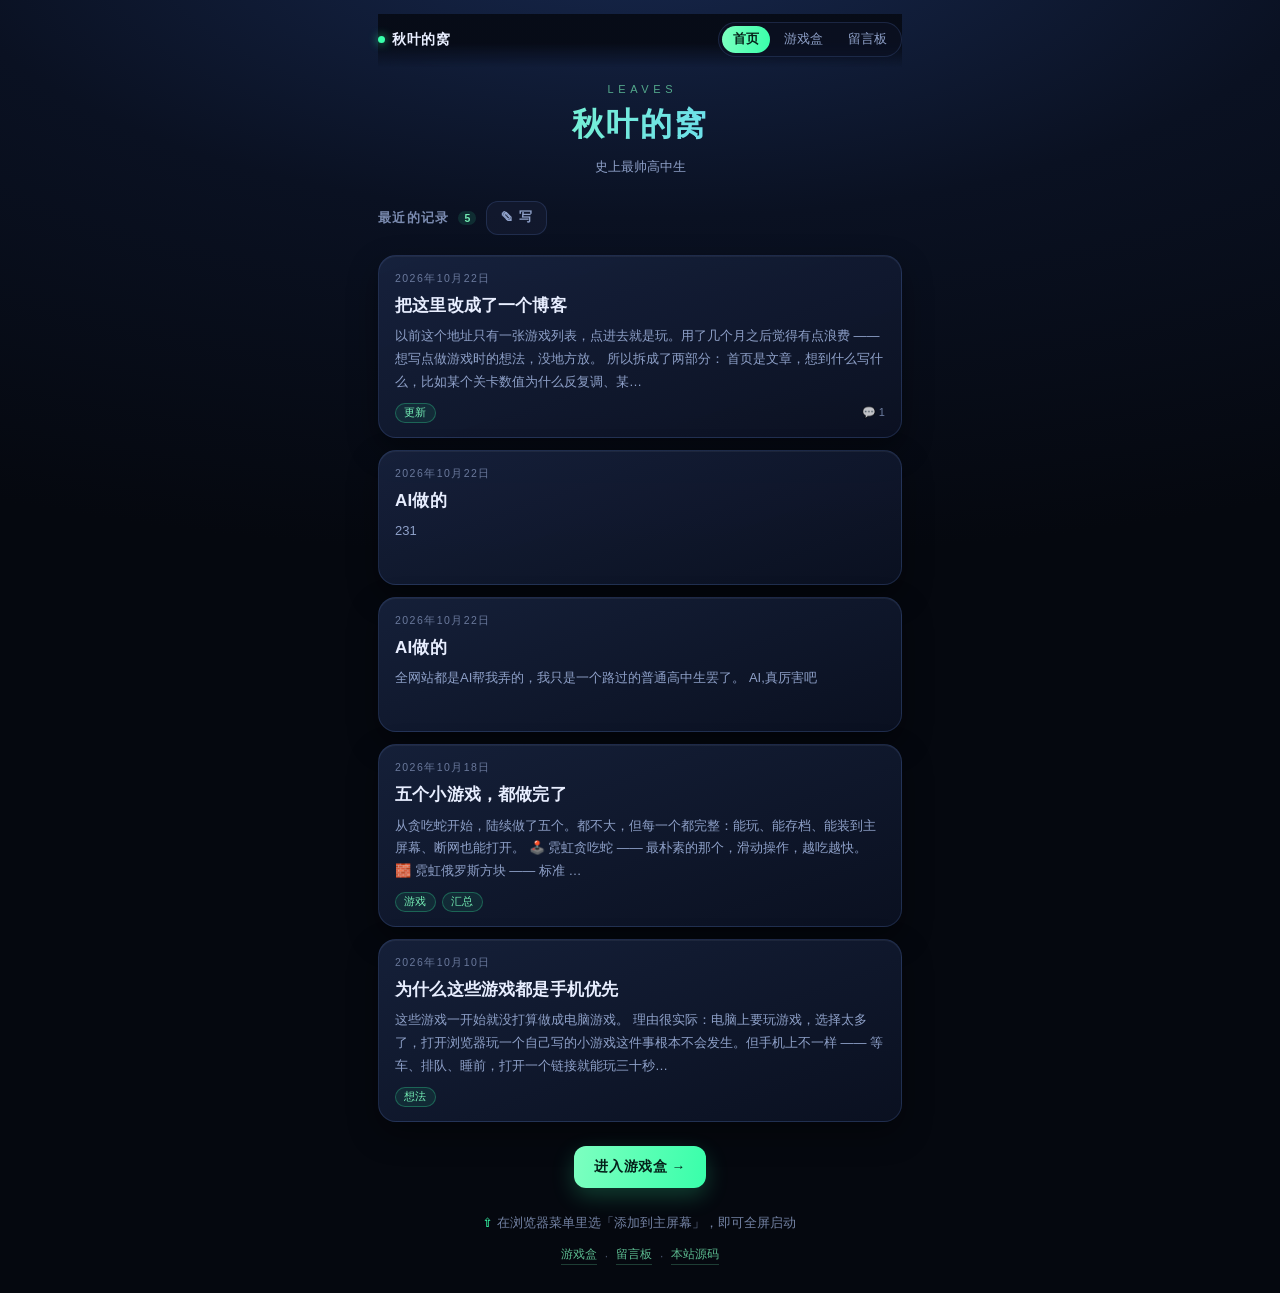
==== commit 032326f5: "chore: 简介改成「史上最帅高中生」" ====
--- a/index.html
+++ b/index.html
@@ -4,7 +4,7 @@
 <meta charset="UTF-8">
 <meta name="viewport" content="width=device-width, initial-scale=1, viewport-fit=cover">
 <meta name="theme-color" content="#070b16">
-<meta name="description" content="秋叶的窝 —— 一些关于小游戏和代码的记录，顺便放着自己做的几个手机游戏。">
+<meta name="description" content="秋叶的窝 —— 史上最帅高中生。一些关于小游戏和代码的记录，附游戏盒。">
 <meta name="format-detection" content="telephone=no">
 <meta name="mobile-web-app-capable" content="yes">
 <meta name="apple-mobile-web-app-capable" content="yes">
--- a/styles.css
+++ b/styles.css
@@ -20,8 +20,12 @@
 body {
   margin: 0;
   min-height: 100%;
-  background:
-    radial-gradient(120% 70% at 50% -8%, #17284e 0%, #0a1122 46%, var(--bg-deep) 100%) fixed;
+  /* 必须单独给 background-color：用 background 简写会把颜色重置成透明，
+     加上 fixed 背景只覆盖视口高度，页面比屏幕长时下方会露出白底 */
+  background-color: var(--bg-deep);
+  background-image: radial-gradient(120% 70% at 50% -8%, #17284e 0%, #0a1122 46%, var(--bg-deep) 100%);
+  background-attachment: fixed;
+  background-repeat: no-repeat;
   color: var(--text);
   font-family: -apple-system, BlinkMacSystemFont, "PingFang SC", "Hiragino Sans GB",
     "Microsoft YaHei", "Segoe UI", Roboto, Helvetica, Arial, sans-serif;
